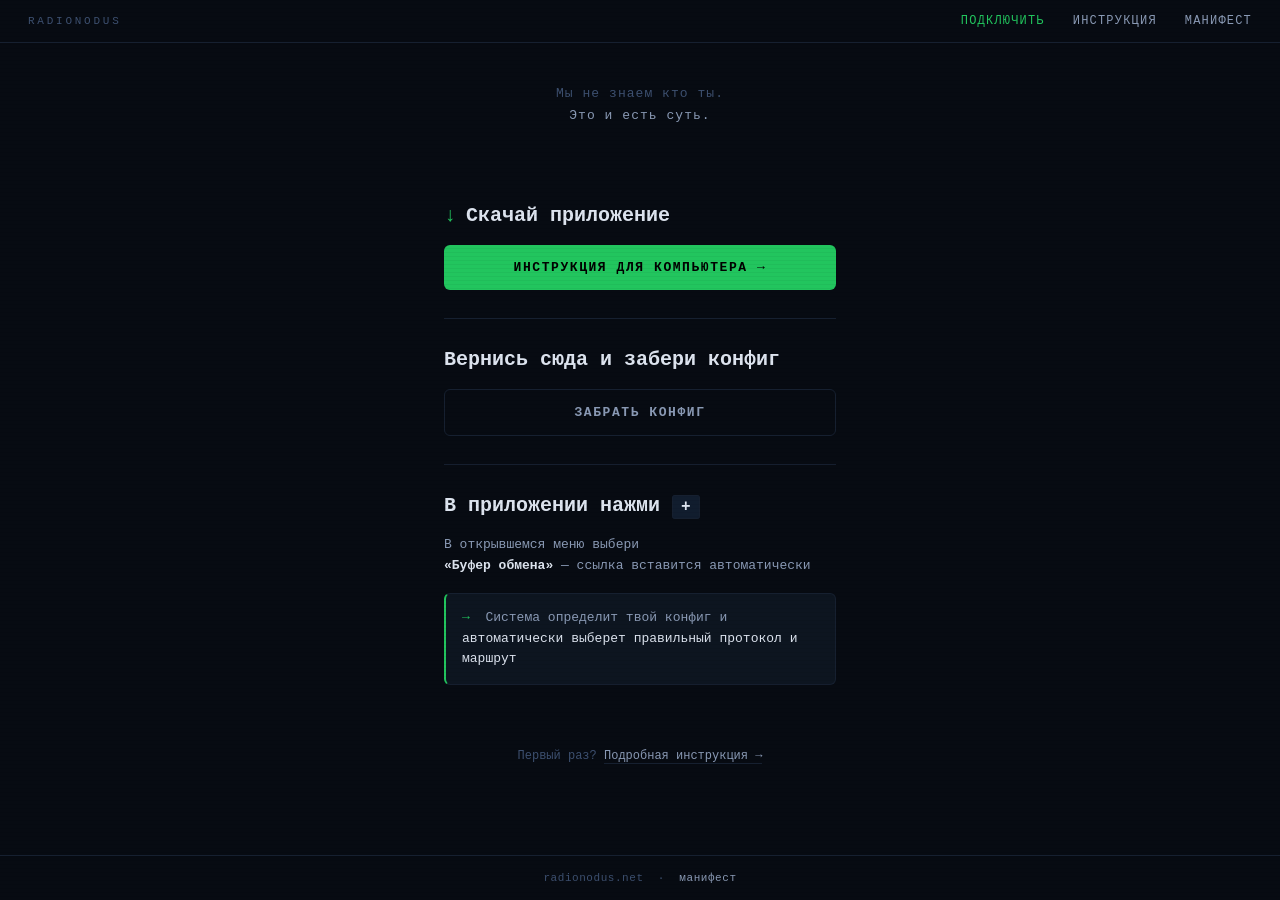
==== index.html @ 98971ee8 "Add files via upload" ====
<!DOCTYPE html>
<html lang="ru">
<head>
  <meta charset="UTF-8">
  <meta name="viewport" content="width=device-width, initial-scale=1.0">
  <title>Radionodus — Подключиться</title>
  <link rel="stylesheet" href="style.css">
  <style>
    main {
      flex: 1;
      display: flex;
      flex-direction: column;
      align-items: center;
      padding: 40px 24px 56px;
      width: 100%;
      max-width: 440px;
      margin: 0 auto;
    }

    /* ── TAGLINE ── */
    .tagline {
      font-size: 13px;
      color: var(--text-dim);
      text-align: center;
      letter-spacing: .08em;
      margin-bottom: 48px;
      line-height: 1.7;
    }
    .tagline em {
      font-style: normal;
      color: var(--text-mid);
    }

    /* ── FLOW ── */
    .flow {
      width: 100%;
      display: flex;
      flex-direction: column;
      gap: 0;
    }

    /* каждый блок: заголовок + кнопка или текст */
    .flow-block {
      width: 100%;
      padding: 28px 0;
      border-bottom: 1px solid var(--border);
    }
    .flow-block:last-child { border-bottom: none; }

    .flow-label {
      font-size: 20px;
      font-weight: 700;
      color: var(--text);
      margin-bottom: 16px;
      line-height: 1.3;
    }
    .flow-label .arrow {
      color: var(--green);
      margin-right: 10px;
    }

    .flow-sub {
      font-size: 13px;
      color: var(--text-mid);
      line-height: 1.6;
      margin-top: 14px;
    }
    .flow-sub strong {
      color: var(--text);
    }

    /* стрелка-разделитель между блоками */
    .flow-arrow {
      text-align: center;
      color: var(--green);
      font-size: 18px;
      padding: 8px 0;
      opacity: .5;
    }

    /* финальная строка */
    .flow-result {
      margin-top: 16px;
      padding: 14px 16px;
      background: var(--surface);
      border: 1px solid var(--border);
      border-left: 2px solid var(--green);
      border-radius: var(--radius);
      font-size: 13px;
      color: var(--text-mid);
      line-height: 1.6;
    }
    .flow-result em {
      font-style: normal;
      color: var(--text);
    }

    /* кнопки */
    .btn-primary.copied { background: var(--green-mid); }

    /* ссылка на инструкцию */
    .how-link {
      margin-top: 36px;
      font-size: 12px;
      color: var(--text-dim);
      text-align: center;
    }
    .how-link a {
      color: var(--text-mid);
      text-decoration: none;
      border-bottom: 1px solid var(--border);
    }
    .how-link a:hover { color: var(--green); border-color: var(--green); }
  </style>
</head>
<body>

<nav>
  <a class="nav-logo" href="index.html">RADIONODUS</a>
  <div class="nav-links">
    <a href="index.html" class="active">Подключить</a>
    <a href="how.html">Инструкция</a>
    <a href="manifest.html">Манифест</a>
  </div>
</nav>

<main>

  <p class="tagline">
    Мы не знаем кто ты.<br>
    <em>Это и есть суть.</em>
  </p>

  <div class="flow">

    <!-- ШАГ 1 — скачать приложение -->
    <div class="flow-block">
      <div class="flow-label">
        <span class="arrow">↓</span>Скачай приложение
      </div>
      <a class="btn btn-primary" id="downloadBtn" href="#" target="_blank">
        СКАЧАТЬ HIDDIFY
      </a>
    </div>

    <!-- ШАГ 2 — забрать конфиг -->
    <div class="flow-block">
      <div class="flow-label">
        Вернись сюда и забери конфиг
      </div>
      <button class="btn btn-outline" id="copyBtn" onclick="copySubscription()">
        ЗАБРАТЬ КОНФИГ
      </button>
    </div>

    <!-- ШАГ 3 — инструкция по импорту -->
    <div class="flow-block">
      <div class="flow-label">
        В приложении нажми&nbsp;<kbd style="background:var(--surface2);border:1px solid var(--border);border-radius:3px;padding:2px 8px;font-family:inherit;font-size:16px;color:var(--text)">+</kbd>
      </div>
      <div class="flow-sub">
        В открывшемся меню выбери<br>
        <strong>«Буфер обмена»</strong>&nbsp;—&nbsp;ссылка вставится автоматически
      </div>

      <div class="flow-result">
        <span style="color:var(--green)">→</span>&nbsp;
        Система определит твой конфиг и <em>автоматически выберет правильный протокол и маршрут</em>
      </div>
    </div>

  </div>

  <p class="how-link">
    Первый раз? <a href="how.html">Подробная инструкция →</a>
  </p>

</main>

<footer>
  radionodus.net &nbsp;·&nbsp; <a href="manifest.html">манифест</a>
</footer>

<script>
  const SUB_URL        = 'http://91.142.75.205/sub';
  const HIDDIFY_ANDROID = 'https://play.google.com/store/apps/details?id=app.hiddify.com';
  const HIDDIFY_IOS     = 'https://apps.apple.com/app/hiddify-proxy-vpn/id6596777532';

  const ua  = navigator.userAgent;
  const btn = document.getElementById('downloadBtn');

  if (/iPad|iPhone|iPod/.test(ua)) {
    btn.href        = HIDDIFY_IOS;
    btn.textContent = 'СКАЧАТЬ HIDDIFY — iOS';
  } else if (/Android/.test(ua)) {
    btn.href        = HIDDIFY_ANDROID;
    btn.textContent = 'СКАЧАТЬ HIDDIFY — ANDROID';
  } else {
    btn.href        = 'how.html#desktop';
    btn.textContent = 'ИНСТРУКЦИЯ ДЛЯ КОМПЬЮТЕРА →';
  }

  function copySubscription() {
    const b = document.getElementById('copyBtn');
    const done = () => {
      b.textContent = '✓  СКОПИРОВАНО';
      b.classList.add('copied');
      setTimeout(() => {
        b.textContent = 'ЗАБРАТЬ КОНФИГ';
        b.classList.remove('copied');
      }, 2500);
    };
    if (navigator.clipboard) {
      navigator.clipboard.writeText(SUB_URL).then(done).catch(() => fallback(done));
    } else {
      fallback(done);
    }
  }

  function fallback(cb) {
    const el = document.createElement('input');
    el.value = SUB_URL;
    el.style.cssText = 'position:fixed;opacity:0';
    document.body.appendChild(el);
    el.focus(); el.select();
    document.execCommand('copy');
    document.body.removeChild(el);
    cb();
  }
</script>
</body>
</html>
---- style.css ----
:root {
  --bg:        #070b12;
  --surface:   #0d1520;
  --surface2:  #111d2e;
  --green:     #22c55e;
  --green-mid: #16a34a;
  --green-dim: rgba(34,197,94,.12);
  --text:      #dde4ef;
  --text-mid:  #8a9ab5;
  --text-dim:  #3d5070;
  --border:    #162030;
  --radius:    6px;
}

*, *::before, *::after { box-sizing: border-box; margin: 0; padding: 0; }

html { scroll-behavior: smooth; }

body {
  background: var(--bg);
  color: var(--text);
  font-family: 'Courier New', Courier, monospace;
  min-height: 100vh;
  display: flex;
  flex-direction: column;
  -webkit-font-smoothing: antialiased;
}

/* scanlines */
body::after {
  content: '';
  position: fixed;
  inset: 0;
  background: repeating-linear-gradient(
    0deg,
    transparent,
    transparent 3px,
    rgba(0,0,0,.04) 3px,
    rgba(0,0,0,.04) 4px
  );
  pointer-events: none;
  z-index: 9999;
}

/* ── NAV ── */
nav {
  display: flex;
  justify-content: space-between;
  align-items: center;
  padding: 14px 28px;
  border-bottom: 1px solid var(--border);
  position: sticky;
  top: 0;
  background: var(--bg);
  z-index: 100;
}

.nav-logo {
  font-size: 11px;
  letter-spacing: .25em;
  color: var(--text-dim);
  text-decoration: none;
}

.nav-links {
  display: flex;
  gap: 28px;
}

.nav-links a {
  color: var(--text-mid);
  text-decoration: none;
  font-size: 12px;
  letter-spacing: .1em;
  transition: color .15s;
  text-transform: uppercase;
}

.nav-links a:hover  { color: var(--text); }
.nav-links a.active { color: var(--green); }

/* ── BUTTONS ── */
.btn {
  display: block;
  width: 100%;
  padding: 15px 20px;
  border: none;
  border-radius: var(--radius);
  font-family: inherit;
  font-size: 13px;
  font-weight: 700;
  letter-spacing: .12em;
  cursor: pointer;
  text-align: center;
  text-decoration: none;
  transition: opacity .15s, transform .1s;
}
.btn:active { transform: scale(.98); }
.btn + .btn  { margin-top: 10px; }

.btn-primary  { background: var(--green); color: #000; }
.btn-outline  { background: transparent; border: 1px solid var(--border); color: var(--text-mid); }
.btn-outline:hover { border-color: var(--text-dim); color: var(--text); }
.btn-primary:hover { opacity: .88; }

/* ── TERMINAL BLOCK ── */
.terminal {
  background: var(--surface);
  border: 1px solid var(--border);
  border-radius: var(--radius);
  padding: 13px 18px;
  font-size: 13px;
  color: var(--green);
  width: 100%;
  margin-bottom: 24px;
}

.cursor {
  display: inline-block;
  width: 8px;
  height: .9em;
  background: var(--green);
  margin-left: 3px;
  vertical-align: text-bottom;
  animation: blink 1.1s step-end infinite;
}
@keyframes blink { 0%,100%{opacity:1} 50%{opacity:0} }

/* ── FOOTER ── */
footer {
  margin-top: auto;
  padding: 16px 28px;
  border-top: 1px solid var(--border);
  font-size: 11px;
  color: var(--text-dim);
  text-align: center;
  letter-spacing: .05em;
}
footer a { color: var(--text-mid); text-decoration: none; }
footer a:hover { color: var(--green); }
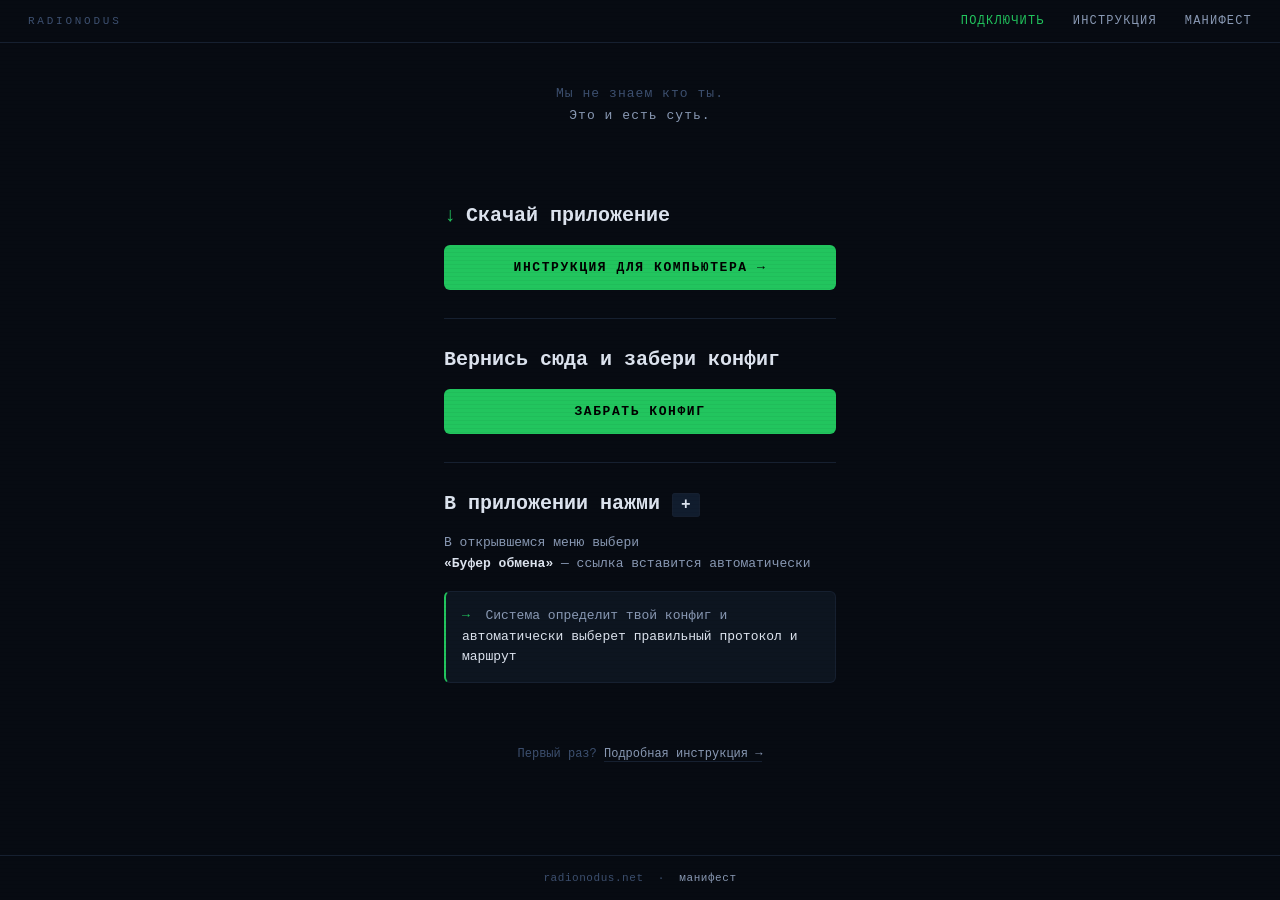
==== commit 3a484047: "Update index.html" ====
--- a/index.html
+++ b/index.html
@@ -148,25 +148,48 @@
       <div class="flow-label">
         Вернись сюда и забери конфиг
       </div>
-      <button class="btn btn-outline" id="copyBtn" onclick="copySubscription()">
+      <button class="btn btn-primary" id="copyBtn" onclick="copySubscription()">
         ЗАБРАТЬ КОНФИГ
       </button>
     </div>
 
-    <!-- ШАГ 3 — инструкция по импорту -->
-    <div class="flow-block">
-      <div class="flow-label">
-        В приложении нажми&nbsp;<kbd style="background:var(--surface2);border:1px solid var(--border);border-radius:3px;padding:2px 8px;font-family:inherit;font-size:16px;color:var(--text)">+</kbd>
-      </div>
-      <div class="flow-sub">
-        В открывшемся меню выбери<br>
-        <strong>«Буфер обмена»</strong>&nbsp;—&nbsp;ссылка вставится автоматически
-      </div>
-
-      <div class="flow-result">
-        <span style="color:var(--green)">→</span>&nbsp;
-        Система определит твой конфиг и <em>автоматически выберет правильный протокол и маршрут</em>
-      </div>
+    <!-- ШАГ 3 — инструкция по импорту (зависит от платформы) -->
+    <div class="flow-block" id="step3">
+
+      <!-- ANDROID (default) -->
+      <div id="step3-android">
+        <div class="flow-label">
+          В приложении нажми&nbsp;<kbd style="background:var(--surface2);border:1px solid var(--border);border-radius:3px;padding:2px 8px;font-family:inherit;font-size:16px;color:var(--text)">+</kbd>
+        </div>
+        <div class="flow-sub">
+          В открывшемся меню выбери<br>
+          <strong>«Буфер обмена»</strong>&nbsp;—&nbsp;ссылка вставится автоматически
+        </div>
+        <div class="flow-result">
+          <span style="color:var(--green)">→</span>&nbsp;
+          Система определит твой конфиг и <em>автоматически выберет правильный протокол и маршрут</em>
+        </div>
+      </div>
+
+      <!-- iOS -->
+      <div id="step3-ios" style="display:none">
+        <div class="flow-label">Открой Karing и настрой</div>
+        <div class="flow-sub">
+          Разреши все запросы приложения&nbsp;→
+          выбери язык&nbsp;→
+          жми <strong>«Далее»</strong> на каждом экране.<br><br>
+          На последнем экране выбери<br>
+          <strong>«Копировать из буфера обмена»</strong>&nbsp;→
+          разреши вставку&nbsp;→
+          подтверди пин-кодом или Face&nbsp;ID
+        </div>
+        <div class="flow-result">
+          <span style="color:var(--green)">→</span>&nbsp;
+          Нажми кнопку запуска по центру внизу&nbsp;—
+          <em>автоматически определится самый быстрый узел</em>
+        </div>
+      </div>
+
     </div>
 
   </div>
@@ -182,16 +205,18 @@
 </footer>
 
 <script>
-  const SUB_URL        = 'http://91.142.75.205/sub';
+  const SUB_URL = 'https://sub.radionodus.net/sub';
   const HIDDIFY_ANDROID = 'https://play.google.com/store/apps/details?id=app.hiddify.com';
-  const HIDDIFY_IOS     = 'https://apps.apple.com/app/hiddify-proxy-vpn/id6596777532';
+  const KARING_IOS      = 'https://apps.apple.com/app/karing/id6472431552';
 
   const ua  = navigator.userAgent;
   const btn = document.getElementById('downloadBtn');
 
   if (/iPad|iPhone|iPod/.test(ua)) {
-    btn.href        = HIDDIFY_IOS;
-    btn.textContent = 'СКАЧАТЬ HIDDIFY — iOS';
+    btn.href        = KARING_IOS;
+    btn.textContent = 'СКАЧАТЬ KARING — iOS';
+    document.getElementById('step3-android').style.display = 'none';
+    document.getElementById('step3-ios').style.display     = 'block';
   } else if (/Android/.test(ua)) {
     btn.href        = HIDDIFY_ANDROID;
     btn.textContent = 'СКАЧАТЬ HIDDIFY — ANDROID';
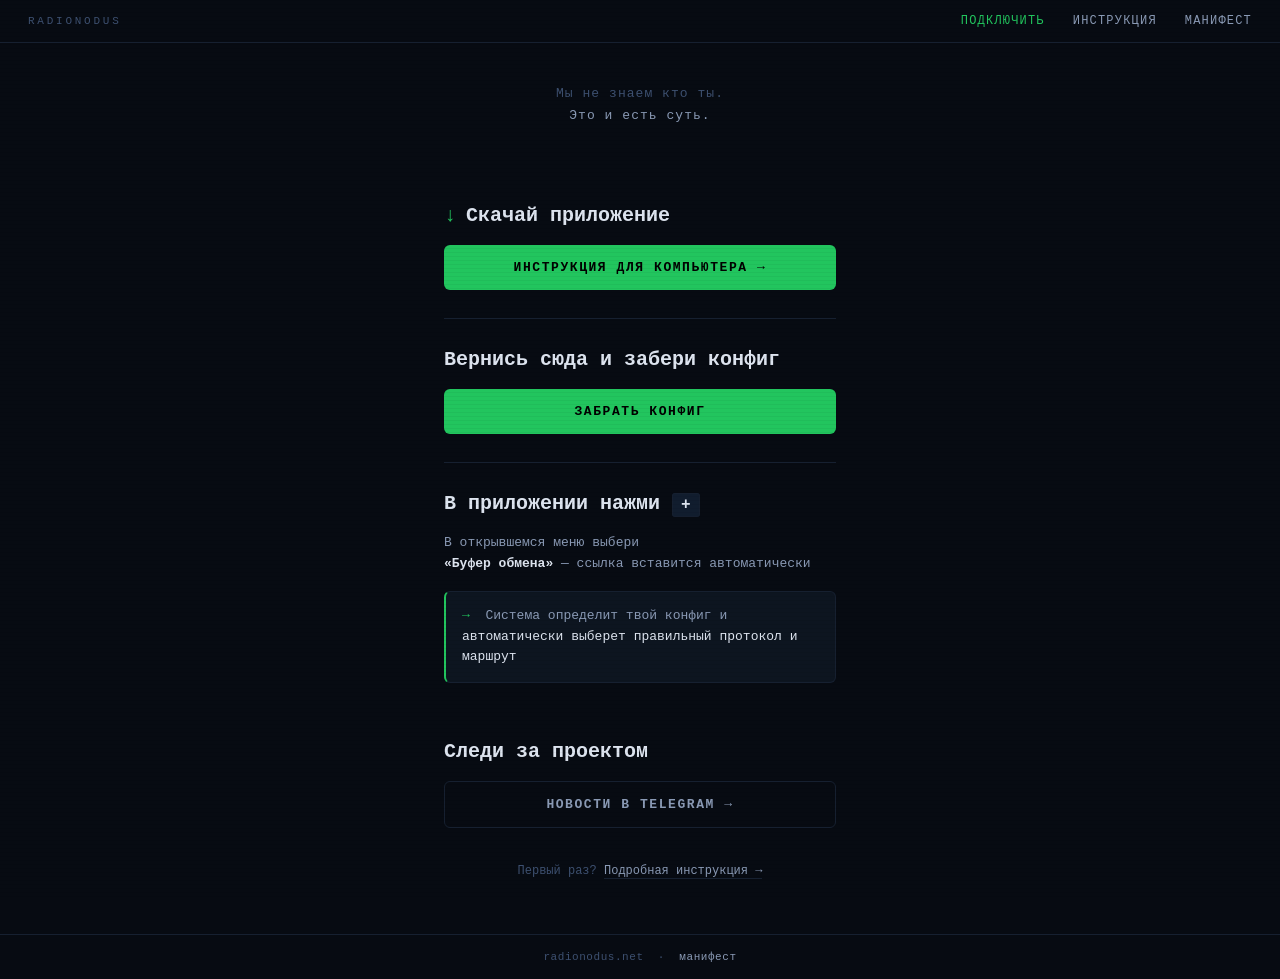
==== commit 6fe0efee: "Update index.html" ====
--- a/index.html
+++ b/index.html
@@ -194,6 +194,16 @@
 
   </div>
 
+  <!-- Telegram -->
+    <div class="flow-block" style="border-bottom:none; padding-bottom:0">
+      <div class="flow-label">
+        Следи за проектом
+      </div>
+      <a class="btn btn-outline" href="https://t.me/radio_nodus" target="_blank">
+        НОВОСТИ В TELEGRAM →
+      </a>
+    </div>
+
   <p class="how-link">
     Первый раз? <a href="how.html">Подробная инструкция →</a>
   </p>
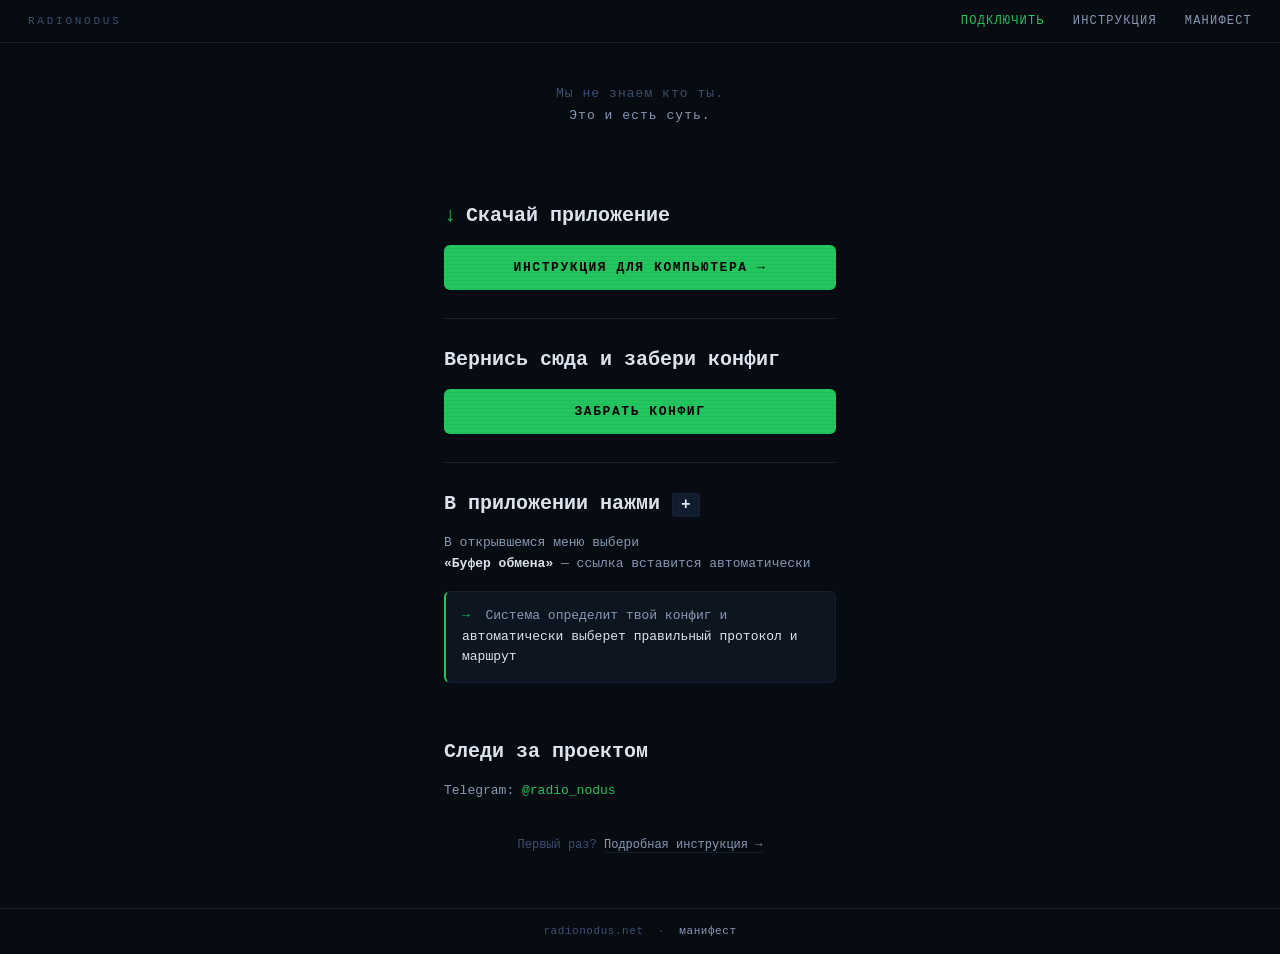
==== commit d4861e39: "Update index.html" ====
--- a/index.html
+++ b/index.html
@@ -194,14 +194,14 @@
 
   </div>
 
-  <!-- Telegram -->
+<!-- Telegram -->
     <div class="flow-block" style="border-bottom:none; padding-bottom:0">
       <div class="flow-label">
         Следи за проектом
       </div>
-      <a class="btn btn-outline" href="https://t.me/radio_nodus" target="_blank">
-        НОВОСТИ В TELEGRAM →
-      </a>
+      <div class="flow-sub">
+        Telegram: <code style="color:var(--green)">@radio_nodus</code>
+      </div>
     </div>
 
   <p class="how-link">
